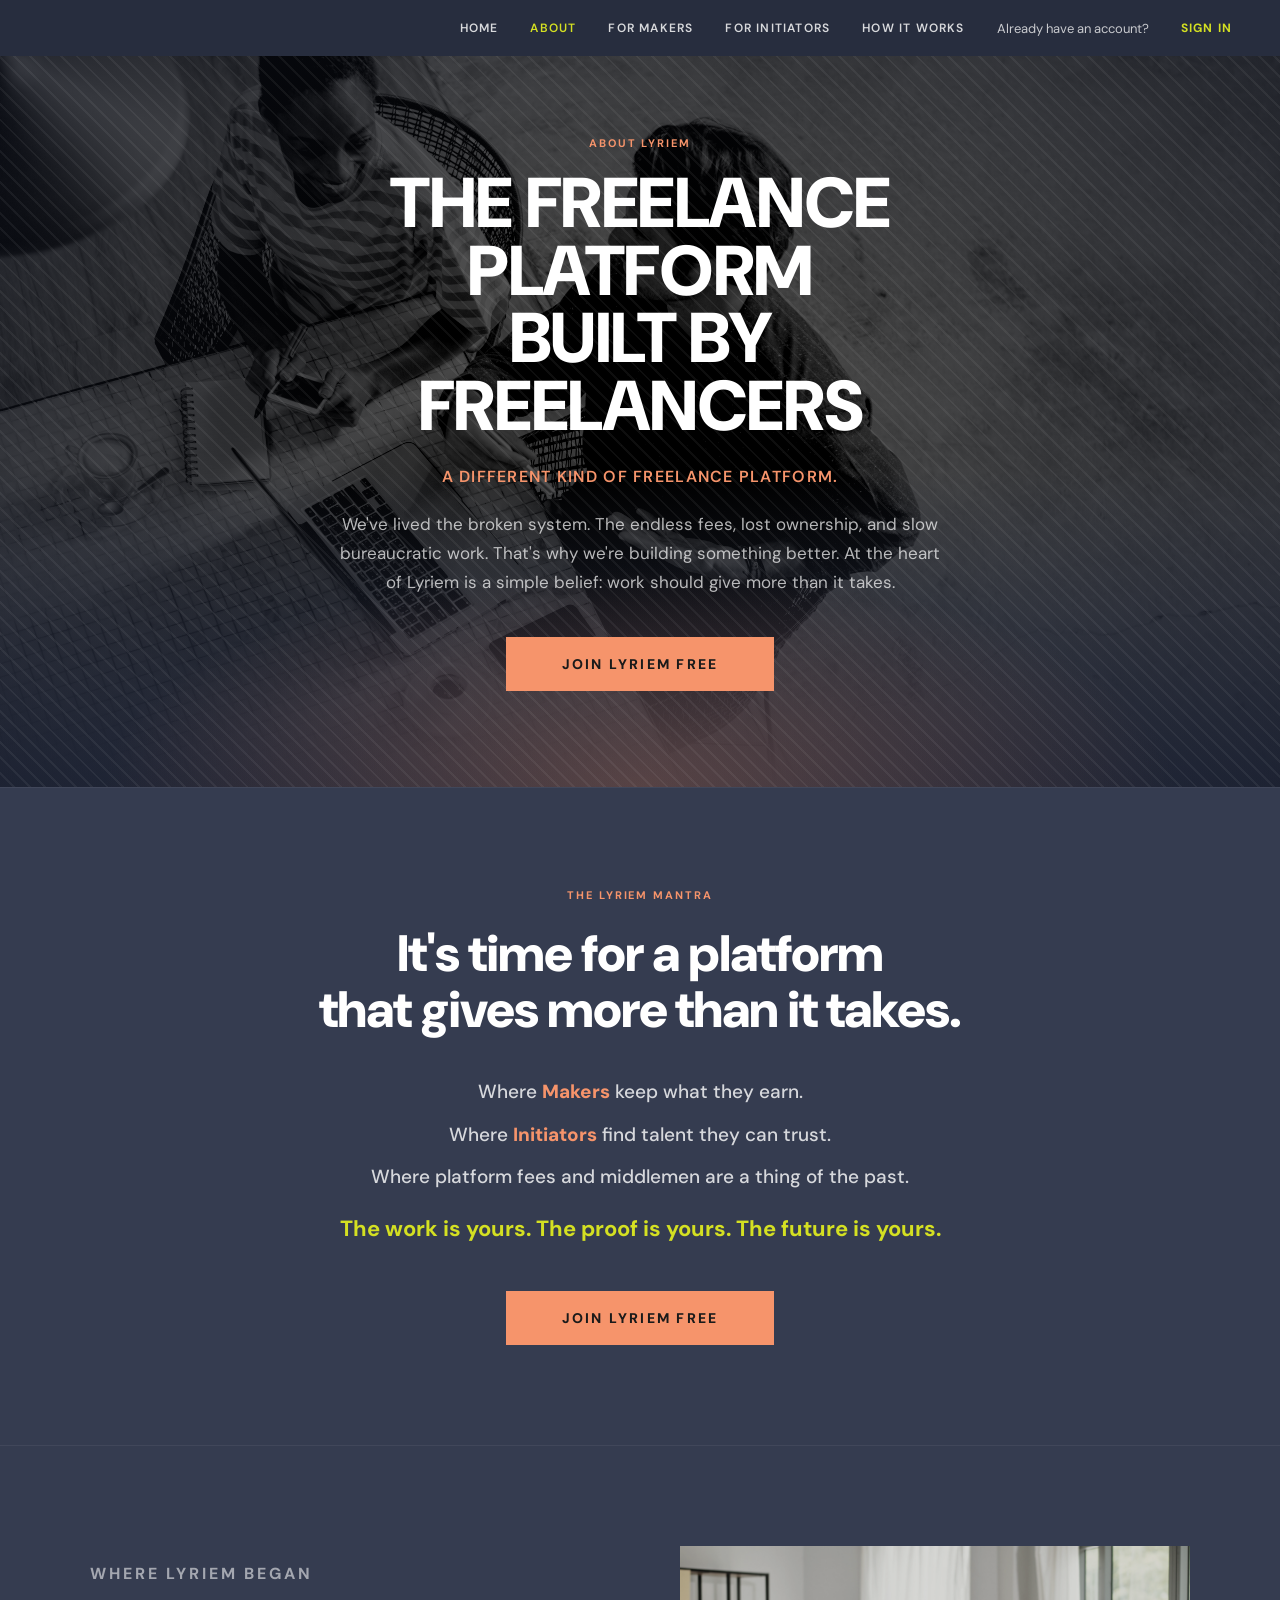
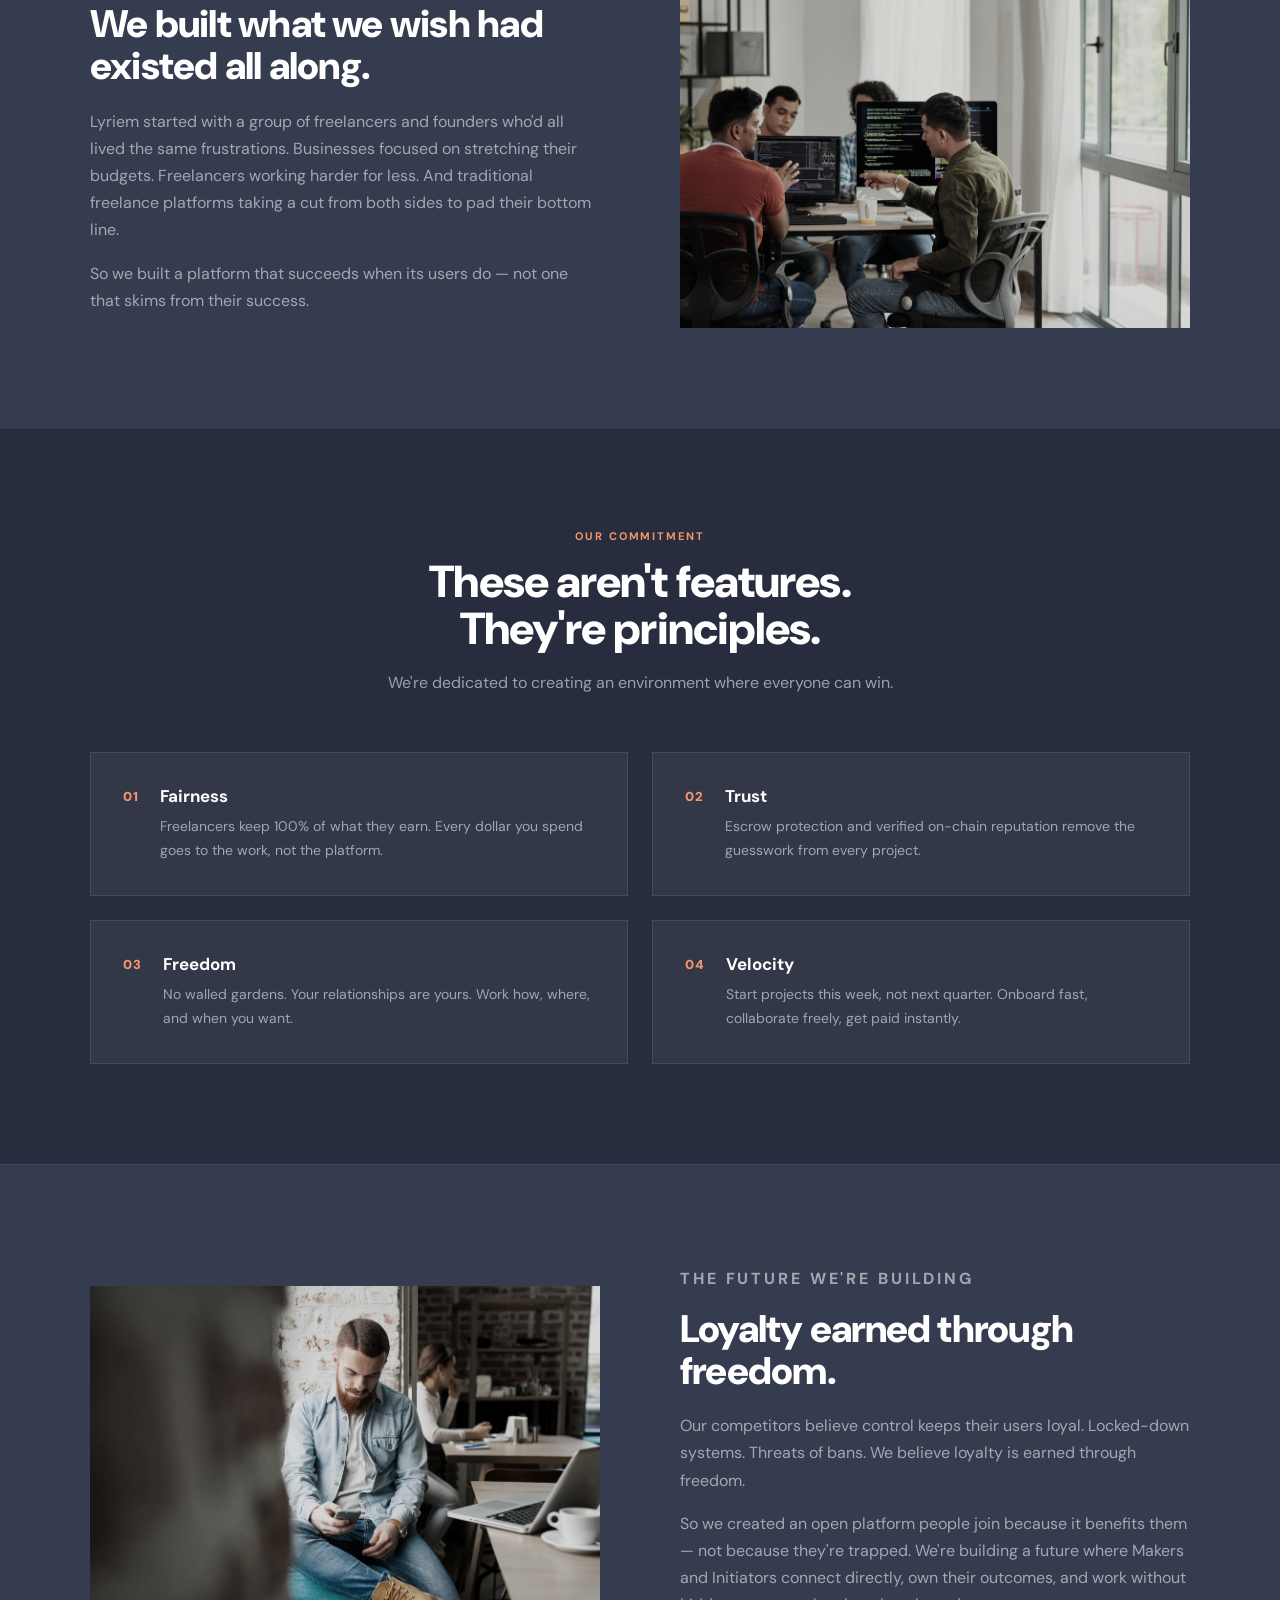
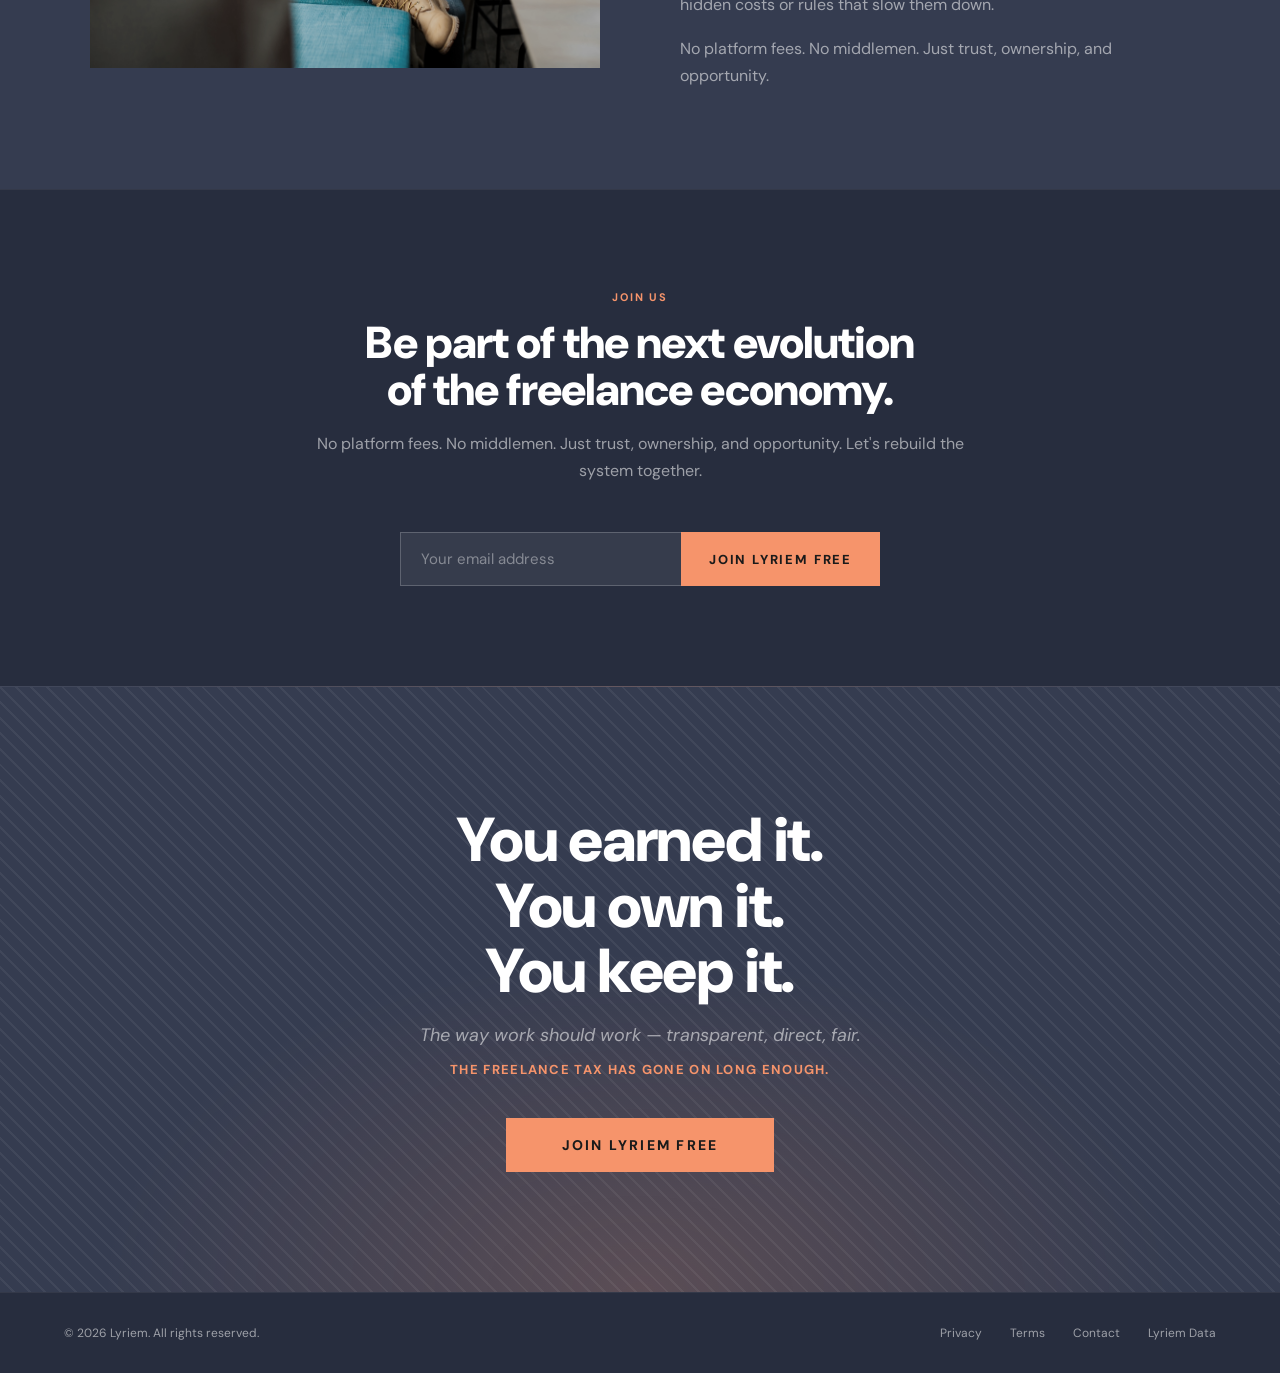
==== about.html @ b58ef4de "Convert to multi-page site with shared CSS/JS and assets/ dir Adds About, For Makers, For Initiators" ====
<!DOCTYPE html>
<html lang="en">
<head>
<meta charset="UTF-8">
<meta name="viewport" content="width=device-width, initial-scale=1.0">
<title>Lyriem | A Different Kind of Freelance Platform</title>
<meta name="description" content="Learn how Lyriem was built by freelancers and founders to create a fair platform where Makers and Initiators keep control, ownership, and trust.">
<link rel="icon" type="image/svg+xml" href="assets/favicon.svg">
<link rel="preconnect" href="https://fonts.googleapis.com">
<link rel="preconnect" href="https://fonts.gstatic.com" crossorigin>
<link href="https://fonts.googleapis.com/css2?family=DM+Sans:ital,opsz,wght@0,9..40,300;0,9..40,400;0,9..40,500;0,9..40,600;0,9..40,700;0,9..40,800;0,9..40,900;1,9..40,400&display=swap" rel="stylesheet">
<link rel="stylesheet" href="lyriem-shared.css">
<style>
  /* ── MANTRA ───────────────────────────────────────── */
  .mantra-section {
    background: var(--navy);
    border-top: 1px solid rgba(255,255,255,0.06);
    position: relative; overflow: hidden;
  }
  .mantra-inner {
    position: relative; z-index: 1;
    padding: 100px 64px; max-width: 800px; margin: 0 auto; text-align: center;
  }
  .mantra-title {
    font-weight: 900; font-size: clamp(28px, 4vw, 52px);
    line-height: 1.1; letter-spacing: -0.02em;
    color: var(--white); margin-bottom: 40px;
  }
  .mantra-lines { display: flex; flex-direction: column; gap: 14px; margin-bottom: 48px; }
  .mantra-line { font-size: clamp(15px, 1.8vw, 19px); font-weight: 500; color: rgba(255,255,255,0.8); line-height: 1.5; }
  .mantra-line strong { color: var(--orange); font-weight: 800; }
  .mantra-highlight { font-size: clamp(17px, 2vw, 22px); font-weight: 700; color: var(--yellow); margin-top: 8px; }

  /* ── COMMITMENT GRID ──────────────────────────────── */
  .commitment-grid {
    display: grid; grid-template-columns: repeat(2, 1fr);
    gap: 24px; margin-top: 56px;
  }
  .commitment-item {
    background: var(--card-bg); border: 1px solid var(--card-border);
    padding: 32px; display: flex; gap: 20px; align-items: flex-start;
  }
  .commitment-number {
    font-size: 13px; font-weight: 900; letter-spacing: 0.1em;
    color: var(--orange); flex-shrink: 0; margin-top: 3px;
  }
  .commitment-item h3 { font-size: 17px; font-weight: 700; margin-bottom: 8px; color: var(--white); }
  .commitment-item p  { font-size: 14px; color: var(--text-muted); line-height: 1.7; }

  /* ── EMAIL FORM ───────────────────────────────────── */
  .email-form { display: flex; max-width: 480px; margin: 0 auto; }
  .email-input {
    flex: 1; background: rgba(255,255,255,0.07);
    border: 1px solid rgba(255,255,255,0.2); border-right: none;
    color: var(--white); font-family: 'DM Sans', sans-serif;
    font-size: 15px; padding: 16px 20px; outline: none;
    transition: border-color 0.2s;
  }
  .email-input::placeholder { color: rgba(255,255,255,0.4); }
  .email-input:focus { border-color: var(--orange); }
  .email-submit {
    background: var(--orange); color: #1a1a1a;
    font-family: 'DM Sans', sans-serif; font-weight: 800;
    font-size: 13px; letter-spacing: 0.14em; text-transform: uppercase;
    border: none; padding: 16px 28px; cursor: pointer;
    transition: background 0.2s; white-space: nowrap;
  }
  .email-submit:hover { background: var(--orange-light); }
  .email-submit:focus-visible { outline: 3px solid var(--yellow); outline-offset: 2px; }

  @media (max-width: 768px) {
    .mantra-inner { padding: 64px 24px; }
    .commitment-grid { grid-template-columns: 1fr; }
    .email-form { flex-direction: column; }
    .email-input { border-right: 1px solid rgba(255,255,255,0.2); border-bottom: none; }
  }
  @media (min-width: 769px) and (max-width: 1024px) {
    .mantra-inner { padding: 80px 48px; }
  }
</style>
</head>
<body>

<a href="#main" class="skip-link">Skip to main content</a>

<nav class="site-nav" aria-label="Main navigation">
  <a href="index.html">Home</a>
  <a href="about.html" aria-current="page">About</a>
  <a href="for-makers.html">For Makers</a>
  <a href="for-initiators.html">For Initiators</a>
  <a href="how-it-works.html">How It Works</a>
  <span class="nav-muted">Already have an account?</span>
  <a href="https://app.lyriem.com/login" class="nav-signin">Sign In</a>
  <button class="nav-hamburger" id="navBurger" aria-label="Open navigation menu" aria-expanded="false" aria-controls="navDrawer">
    <span></span><span></span><span></span>
  </button>
</nav>
<div class="nav-drawer" id="navDrawer" role="dialog" aria-label="Navigation menu">
  <a href="index.html">Home</a>
  <a href="about.html" aria-current="page">About</a>
  <a href="for-makers.html">For Makers</a>
  <a href="for-initiators.html">For Initiators</a>
  <a href="how-it-works.html">How It Works</a>
  <span class="nav-muted">Already have an account?</span>
  <a href="https://app.lyriem.com/login" class="nav-signin">Sign In</a>
</div>

<main id="main">

  <!-- HERO -->
  <section class="page-hero">
    <img src="assets/colleagues-discussing-their-work-laptop.jpg" alt="The Lyriem team" class="page-hero-img">
    <div class="page-hero-vignette" aria-hidden="true"></div>
    <div class="page-hero-glow" aria-hidden="true"></div>
    <div class="page-hero-texture" aria-hidden="true"></div>
    <div class="page-hero-content">
      <p class="page-hero-eyebrow">About Lyriem</p>
      <h1 class="page-hero-title">The Freelance Platform<br>Built by Freelancers</h1>
      <p class="page-hero-subtitle">A different kind of freelance platform.</p>
      <p class="page-hero-body">We've lived the broken system. The endless fees, lost ownership, and slow bureaucratic work. That's why we're building something better. At the heart of Lyriem is a simple belief: work should give more than it takes.</p>
      <a href="https://app.lyriem.com/register" class="btn-primary">Join Lyriem Free</a>
    </div>
  </section>

  <!-- MANTRA — navy + texture -->
  <section class="mantra-section" aria-labelledby="mantra-title">
    <div class="mantra-inner">
      <p class="section-eyebrow reveal" style="margin-bottom:24px">The Lyriem Mantra</p>
      <h2 class="mantra-title reveal" id="mantra-title">It's time for a platform<br>that gives more than it takes.</h2>
      <div class="mantra-lines">
        <p class="mantra-line reveal">Where <strong>Makers</strong> keep what they earn.</p>
        <p class="mantra-line reveal">Where <strong>Initiators</strong> find talent they can trust.</p>
        <p class="mantra-line reveal">Where platform fees and middlemen are a thing of the past.</p>
        <p class="mantra-highlight reveal">The work is yours. The proof is yours. The future is yours.</p>
      </div>
      <a href="https://app.lyriem.com/register" class="btn-primary reveal">Join Lyriem Free</a>
    </div>
  </section>

  <!-- WHERE LYRIEM BEGAN — navy (different from mantra) -->
  <section class="section-navy section-pad" aria-labelledby="began-title">
    <div class="section-inner">
      <div class="two-col">
        <div class="two-col-text">
          <p class="section-eyebrow reveal">Where Lyriem Began</p>
          <h2 class="reveal" id="began-title" style="font-weight:900;font-size:clamp(26px,3vw,40px);line-height:1.1;letter-spacing:-0.02em;margin-bottom:20px;color:var(--white)">We built what we wish had existed all along.</h2>
          <p class="reveal" style="font-size:16px;color:var(--text-muted);line-height:1.7;margin-bottom:16px">Lyriem started with a group of freelancers and founders who'd all lived the same frustrations. Businesses focused on stretching their budgets. Freelancers working harder for less. And traditional freelance platforms taking a cut from both sides to pad their bottom line.</p>
          <p class="reveal" style="font-size:16px;color:var(--text-muted);line-height:1.7">So we built a platform that succeeds when its users do — not one that skims from their success.</p>
        </div>
        <div class="two-col-img reveal">
          <img src="assets/developers-discussing-programming-code.jpg" alt="Freelancers who built Lyriem">
        </div>
      </div>
    </div>
  </section>

  <!-- OUR COMMITMENT — dark -->
  <section class="section-dark section-pad" aria-labelledby="commitment-title">
    <div class="section-inner">
      <p class="section-eyebrow reveal" style="text-align:center">Our Commitment</p>
      <h2 class="section-title reveal" id="commitment-title" style="text-align:center;margin-bottom:16px">These aren't features.<br>They're principles.</h2>
      <p class="section-subtitle reveal" style="text-align:center;max-width:520px;margin:0 auto">We're dedicated to creating an environment where everyone can win.</p>
      <div class="commitment-grid">
        <div class="commitment-item reveal">
          <span class="commitment-number" aria-hidden="true">01</span>
          <div>
            <h3>Fairness</h3>
            <p>Freelancers keep 100% of what they earn. Every dollar you spend goes to the work, not the platform.</p>
          </div>
        </div>
        <div class="commitment-item reveal">
          <span class="commitment-number" aria-hidden="true">02</span>
          <div>
            <h3>Trust</h3>
            <p>Escrow protection and verified on-chain reputation remove the guesswork from every project.</p>
          </div>
        </div>
        <div class="commitment-item reveal">
          <span class="commitment-number" aria-hidden="true">03</span>
          <div>
            <h3>Freedom</h3>
            <p>No walled gardens. Your relationships are yours. Work how, where, and when you want.</p>
          </div>
        </div>
        <div class="commitment-item reveal">
          <span class="commitment-number" aria-hidden="true">04</span>
          <div>
            <h3>Velocity</h3>
            <p>Start projects this week, not next quarter. Onboard fast, collaborate freely, get paid instantly.</p>
          </div>
        </div>
      </div>
    </div>
  </section>

  <!-- THE FUTURE — navy -->
  <section class="section-navy section-pad" aria-labelledby="future-title">
    <div class="section-inner">
      <div class="two-col">
        <div class="two-col-img reveal">
          <img src="assets/people-young-online-man-business.jpg" alt="The future of freelance work">
        </div>
        <div class="two-col-text">
          <p class="section-eyebrow reveal">The Future We're Building</p>
          <h2 class="reveal" id="future-title" style="font-weight:900;font-size:clamp(26px,3vw,40px);line-height:1.1;letter-spacing:-0.02em;margin-bottom:20px;color:var(--white)">Loyalty earned through freedom.</h2>
          <p class="reveal" style="font-size:16px;color:var(--text-muted);line-height:1.7;margin-bottom:16px">Our competitors believe control keeps their users loyal. Locked-down systems. Threats of bans. We believe loyalty is earned through freedom.</p>
          <p class="reveal" style="font-size:16px;color:var(--text-muted);line-height:1.7;margin-bottom:16px">So we created an open platform people join because it benefits them — not because they're trapped. We're building a future where Makers and Initiators connect directly, own their outcomes, and work without hidden costs or rules that slow them down.</p>
          <p class="reveal" style="font-size:16px;color:var(--text-muted);line-height:1.7">No platform fees. No middlemen. Just trust, ownership, and opportunity.</p>
        </div>
      </div>
    </div>
  </section>

  <!-- JOIN US — dark -->
  <section class="section-dark section-pad" aria-labelledby="join-title">
    <div class="section-inner" style="max-width:700px;margin:0 auto;text-align:center">
      <p class="section-eyebrow reveal">Join Us</p>
      <h2 class="section-title reveal" id="join-title">Be part of the next evolution<br>of the freelance economy.</h2>
      <p class="reveal" style="font-size:16px;color:var(--text-muted);line-height:1.7;margin-bottom:48px">No platform fees. No middlemen. Just trust, ownership, and opportunity. Let's rebuild the system together.</p>
      <form class="email-form reveal" action="mailto:austin.riggs@lyriem.com" method="get" enctype="text/plain" aria-label="Join Lyriem mailing list">
        <input type="email" id="joinEmail" name="email" class="email-input" placeholder="Your email address" required autocomplete="email" aria-label="Email address">
        <button type="submit" class="email-submit">Join Lyriem Free</button>
      </form>
    </div>
  </section>

  <!-- FOOTER CTA -->
  <section class="footer-cta" aria-labelledby="fcta-about">
    <div class="footer-cta-inner">
      <h2 class="section-title reveal" id="fcta-about">You earned it.<br>You own it.<br>You keep it.</h2>
      <p class="footer-cta-subtitle reveal">The way work should work — transparent, direct, fair.</p>
      <p class="footer-cta-tagline reveal">The freelance tax has gone on long enough.</p>
      <a href="https://app.lyriem.com/register" class="btn-primary reveal">Join Lyriem Free</a>
    </div>
  </section>

</main>

<footer class="site-footer">
  <span>© 2026 Lyriem. All rights reserved.</span>
  <nav class="footer-links" aria-label="Footer navigation">
    <a href="#">Privacy</a>
    <a href="#">Terms</a>
    <a href="mailto:austin.riggs@lyriem.com">Contact</a>
    <a href="#">Lyriem Data</a>
  </nav>
</footer>

<script src="lyriem-shared.js"></script>
</body>
</html>
---- lyriem-shared.css ----
/* ==========================================================
   lyriem-shared.css
   Shared styles across all Lyriem pages.
   ========================================================== */

*, *::before, *::after { box-sizing: border-box; margin: 0; padding: 0; }

:root {
  --navy:        #353c50;
  --navy-dark:   #272d3e;
  --navy-light:  #404859;
  --orange:      #f6946b;
  --orange-light:#f9ab88;
  --yellow:      #d4e022;
  --white:       #ffffff;
  --text-muted:  rgba(255,255,255,0.55);
  --card-bg:     rgba(255,255,255,0.05);
  --card-border: rgba(255,255,255,0.09);
}

html, body {
  font-family: 'DM Sans', sans-serif;
  background: var(--navy-dark);
  color: var(--white);
  overflow-x: hidden;
  scroll-behavior: smooth;
}

/* ── NAV ──────────────────────────────────────────── */
.site-nav {
  position: fixed;
  top: 0; left: 0; right: 0;
  z-index: 1000;
  background: var(--navy-dark);
  display: flex;
  align-items: center;
  justify-content: flex-end;
  gap: 32px;
  padding: 0 48px;
  height: 56px;
  font-size: 12px;
  font-weight: 600;
  letter-spacing: 0.1em;
  text-transform: uppercase;
}
.site-nav a {
  color: var(--white);
  text-decoration: none;
  opacity: 0.82;
  transition: opacity 0.2s;
  white-space: nowrap;
}
.site-nav a:hover,
.site-nav a[aria-current="page"] { opacity: 1; }
.site-nav a[aria-current="page"] { color: var(--yellow); }
.site-nav .nav-muted {
  color: var(--white);
  opacity: 0.75;
  font-weight: 400;
  text-transform: none;
  letter-spacing: 0;
  font-size: 13px;
  white-space: nowrap;
}
.site-nav .nav-signin {
  color: var(--yellow) !important;
  opacity: 1 !important;
  font-weight: 700;
}
.nav-hamburger {
  display: none;
  flex-direction: column;
  justify-content: center;
  gap: 5px;
  width: 36px; height: 36px;
  background: none; border: none;
  cursor: pointer; padding: 4px;
}
.nav-hamburger span {
  display: block; height: 2px;
  background: var(--white); border-radius: 2px;
  transition: transform 0.3s, opacity 0.3s;
}
.nav-hamburger.open span:nth-child(1) { transform: translateY(7px) rotate(45deg); }
.nav-hamburger.open span:nth-child(2) { opacity: 0; }
.nav-hamburger.open span:nth-child(3) { transform: translateY(-7px) rotate(-45deg); }
.nav-drawer {
  display: none;
  position: fixed;
  top: 56px; left: 0; right: 0;
  background: var(--navy-dark);
  z-index: 999;
  flex-direction: column;
  padding: 24px 28px;
  border-top: 1px solid rgba(255,255,255,0.08);
  box-shadow: 0 12px 32px rgba(0,0,0,0.4);
}
.nav-drawer.open { display: flex; }
.nav-drawer a {
  display: block;
  padding: 14px 0;
  border-bottom: 1px solid rgba(255,255,255,0.06);
  font-size: 14px; font-weight: 600;
  letter-spacing: 0.08em; text-transform: uppercase;
  color: var(--white); text-decoration: none; opacity: 0.85;
}
.nav-drawer .nav-muted {
  display: block; padding: 16px 0 4px;
  font-size: 12px; font-weight: 400;
  text-transform: none; letter-spacing: 0;
  color: var(--white); opacity: 0.75; border-bottom: none;
}
.nav-drawer .nav-signin { color: var(--yellow) !important; opacity: 1 !important; border-bottom: none; }

/* ── INNER PAGE HERO ──────────────────────────────── */
.page-hero {
  position: relative;
  width: 100%;
  min-height: 520px;
  display: flex;
  align-items: center;
  justify-content: center;
  overflow: hidden;
  background: linear-gradient(to top right, #353c50 0%, #2a3044 28%, #161b28 100%);
  padding-top: 56px;
  text-align: center;
}
.page-hero-img {
  position: absolute;
  inset: 0;
  width: 100%; height: 100%;
  object-fit: cover;
  object-position: center 30%;
  filter: grayscale(1) brightness(0.35) contrast(1.1);
}
.page-hero-vignette {
  position: absolute; inset: 0; z-index: 1;
  background:
    radial-gradient(ellipse 80% 100% at 50% 50%, transparent 20%, rgba(20,25,40,0.7) 100%),
    linear-gradient(to top, var(--navy-dark) 0%, transparent 40%);
}
.page-hero-glow {
  position: absolute; bottom: 0; left: 0; right: 0; height: 50%; z-index: 1;
  background: radial-gradient(ellipse 60% 80% at 50% 100%, rgba(246,148,107,0.25) 0%, transparent 70%);
}
.page-hero-texture {
  position: absolute; inset: 0; z-index: 2;
  background-image: repeating-linear-gradient(45deg, transparent, transparent 9px, rgba(255,255,255,0.055) 9px, rgba(255,255,255,0.055) 11px);
}
.page-hero-content {
  position: relative; z-index: 3;
  padding: 80px 64px 96px;
  max-width: 820px;
  margin: 0 auto;
  display: flex;
  flex-direction: column;
  align-items: center;
}
.page-hero-eyebrow {
  font-size: 11px; font-weight: 700;
  letter-spacing: 0.18em; text-transform: uppercase;
  color: var(--orange); margin-bottom: 20px;
}
.page-hero-title {
  font-weight: 900;
  font-size: clamp(40px, 5.5vw, 72px);
  line-height: 0.96; letter-spacing: -0.02em;
  color: var(--white); margin-bottom: 24px;
  text-transform: uppercase;
}
.page-hero-subtitle {
  font-size: clamp(13px, 1.4vw, 16px);
  font-weight: 600; letter-spacing: 0.08em;
  text-transform: uppercase;
  color: var(--orange); line-height: 1.6;
  margin-bottom: 20px;
}
.page-hero-body {
  font-size: 17px; color: rgba(255,255,255,0.7); line-height: 1.7;
  max-width: 600px; margin-bottom: 40px;
}

/* ── SHARED BUTTONS ───────────────────────────────── */
.btn-primary {
  display: inline-flex; align-items: center; justify-content: center;
  background: var(--orange); color: #1a1a1a;
  font-family: 'DM Sans', sans-serif;
  font-weight: 800; font-size: 14px;
  letter-spacing: 0.16em; text-transform: uppercase;
  text-decoration: none; padding: 18px 56px;
  border: none; cursor: pointer;
  transition: background 0.2s, transform 0.15s;
}
.btn-primary:hover { background: var(--orange-light); transform: translateY(-2px); }
.btn-primary:focus-visible { outline: 3px solid var(--yellow); outline-offset: 3px; }

.btn-secondary {
  display: inline-flex; align-items: center; justify-content: center;
  background: transparent; color: var(--white);
  font-family: 'DM Sans', sans-serif;
  font-weight: 700; font-size: 14px;
  letter-spacing: 0.14em; text-transform: uppercase;
  text-decoration: none; padding: 17px 48px;
  border: 2px solid rgba(255,255,255,0.3); cursor: pointer;
  transition: border-color 0.2s, background 0.2s;
}
.btn-secondary:hover { border-color: var(--white); background: rgba(255,255,255,0.06); }
.btn-secondary:focus-visible { outline: 3px solid var(--yellow); outline-offset: 3px; }

/* ── SHARED SECTION TYPOGRAPHY ────────────────────── */
.section-eyebrow {
  font-size: 11px; font-weight: 700;
  letter-spacing: 0.18em; text-transform: uppercase;
  color: var(--orange); margin-bottom: 16px;
}
.section-title {
  font-weight: 900;
  font-size: clamp(28px, 3.5vw, 48px);
  line-height: 1.05; letter-spacing: -0.02em;
  margin-bottom: 16px;
}
.section-subtitle {
  font-size: 16px; color: var(--text-muted); line-height: 1.7;
}

/* ── DARK SECTION ─────────────────────────────────── */
.section-dark {
  background: var(--navy-dark);
  border-top: 1px solid rgba(255,255,255,0.06);
}
.section-dark .section-title { color: var(--white); }
.section-dark .section-subtitle { color: var(--text-muted); }

/* ── NAVY SECTION ─────────────────────────────────── */
.section-navy {
  background: var(--navy);
  border-top: 1px solid rgba(255,255,255,0.06);
}

/* ── WHITE SECTION ────────────────────────────────── */
.section-white {
  background: #ffffff;
  color: var(--navy-dark);
}
.section-white .section-eyebrow { color: var(--orange); }
.section-white .section-title   { color: var(--navy-dark); }
.section-white .section-subtitle { color: rgba(39,45,62,0.65); }

/* ── LIGHT SECTION ────────────────────────────────── */
.section-light {
  background: #f5f5f7;
  color: var(--navy-dark);
}
.section-light .section-eyebrow  { color: var(--orange); }
.section-light .section-title    { color: var(--navy-dark); }
.section-light .section-subtitle { color: rgba(39,45,62,0.65); }

/* ── SECTION PADDING ──────────────────────────────── */
.section-pad { padding: 100px 64px; }
.section-inner { max-width: 1100px; margin: 0 auto; }

/* ── FEATURE CARDS (dark) ─────────────────────────── */
.feature-grid {
  display: grid; grid-template-columns: repeat(4, 1fr); gap: 24px; margin-top: 56px;
}
.feature-grid-3 { grid-template-columns: repeat(3, 1fr); }
.feature-grid-2 { grid-template-columns: repeat(2, 1fr); }

.feature-card {
  background: var(--card-bg); border: 1px solid var(--card-border);
  padding: 36px 32px;
  transition: border-color 0.2s, background 0.2s;
}
.feature-card:hover { border-color: rgba(246,148,107,0.3); background: rgba(246,148,107,0.04); }
.feature-card-icon { width: 40px; height: 40px; color: var(--orange); margin-bottom: 20px; }
.feature-card h3 { font-weight: 700; font-size: 17px; margin-bottom: 10px; letter-spacing: -0.01em; }
.feature-card p  { font-size: 14px; color: var(--text-muted); line-height: 1.7; }

/* ── FEATURE CARDS (light) ────────────────────────── */
.feature-card-light {
  background: #ffffff; border: 1px solid rgba(53,60,80,0.1);
  padding: 36px 32px;
  transition: border-color 0.2s, box-shadow 0.2s;
}
.feature-card-light:hover { border-color: rgba(246,148,107,0.4); box-shadow: 0 4px 24px rgba(246,148,107,0.1); }
.feature-card-light h3 { font-weight: 700; font-size: 17px; margin-bottom: 10px; color: var(--navy-dark); letter-spacing: -0.01em; }
.feature-card-light p  { font-size: 14px; color: rgba(39,45,62,0.65); line-height: 1.7; }

/* ── TWO-COL PROSE ────────────────────────────────── */
.two-col {
  display: grid; grid-template-columns: 1fr 1fr; gap: 80px; align-items: center;
}
.two-col-text h2 { font-weight: 900; font-size: clamp(26px, 3vw, 40px); line-height: 1.1; letter-spacing: -0.02em; margin-bottom: 20px; }
.two-col-text p  { font-size: 16px; color: var(--text-muted); line-height: 1.7; margin-bottom: 16px; }
.two-col-text p:last-child { margin-bottom: 0; }
.two-col-text h3 { font-size: 18px; font-weight: 700; color: var(--orange); margin-bottom: 8px; margin-top: 28px; }

.two-col-img {
  position: relative; overflow: hidden;
  aspect-ratio: 4/3;
}
.two-col-img img {
  width: 100%; height: 100%; object-fit: cover;
  filter: grayscale(0.3) brightness(0.85);
}

/* ── STEPS ────────────────────────────────────────── */
.steps-grid { display: grid; grid-template-columns: repeat(4, 1fr); gap: 24px; margin-top: 56px; }
.step-card {
  background: #f5f5f7; border: 1px solid rgba(53,60,80,0.1);
  padding: 32px 28px; position: relative;
}
.step-number {
  display: inline-flex; align-items: center; justify-content: center;
  width: 36px; height: 36px; background: var(--orange);
  color: #1a1a1a; font-weight: 900; font-size: 16px;
  margin-bottom: 20px; border-radius: 50%;
}
.step-card h3 { font-weight: 700; font-size: 17px; margin-bottom: 10px; color: var(--navy-dark); }
.step-card p  { font-size: 14px; color: rgba(39,45,62,0.65); line-height: 1.7; }

/* ── FAQ ──────────────────────────────────────────── */
.faq-wrap { max-width: 800px; margin: 0 auto; }
.faq-item { border-bottom: 1px solid rgba(255,255,255,0.08); }
.section-white .faq-item,
.section-light .faq-item { border-bottom-color: rgba(53,60,80,0.12); }
.faq-question {
  width: 100%; background: none; border: none;
  color: var(--white); font-family: 'DM Sans', sans-serif;
  font-size: 16px; font-weight: 600; text-align: left;
  padding: 24px 0; cursor: pointer;
  display: flex; justify-content: space-between; align-items: center; gap: 16px;
  transition: color 0.2s;
}
.section-white .faq-question,
.section-light .faq-question { color: var(--navy-dark); }
.faq-question:hover { color: var(--orange); }
.faq-question:focus-visible { outline: 3px solid var(--yellow); outline-offset: 2px; }
.faq-question svg { flex-shrink: 0; transition: transform 0.3s; }
.faq-item.open .faq-question { color: var(--yellow); }
.section-white .faq-item.open .faq-question,
.section-light .faq-item.open .faq-question { color: var(--orange); }
.faq-item.open .faq-question svg { transform: rotate(45deg); }
.faq-answer {
  font-size: 15px; color: var(--text-muted); line-height: 1.7;
  max-height: 0; overflow: hidden;
  transition: max-height 0.4s ease, padding 0.3s ease;
  padding-bottom: 0;
}
.section-white .faq-answer,
.section-light .faq-answer { color: rgba(39,45,62,0.65); }
.faq-item.open .faq-answer { max-height: 400px; padding-bottom: 24px; }

/* ── FOOTER CTA ───────────────────────────────────── */
.footer-cta {
  background: radial-gradient(ellipse 60% 80% at 50% 100%, rgba(246,148,107,0.2) 0%, transparent 70%), var(--navy);
  border-top: 1px solid rgba(255,255,255,0.06);
  position: relative; overflow: hidden;
}
.footer-cta::before {
  content: ''; position: absolute; inset: 0; z-index: 0;
  background-image: repeating-linear-gradient(45deg, transparent, transparent 9px, rgba(255,255,255,0.055) 9px, rgba(255,255,255,0.055) 11px);
}
.footer-cta-inner {
  position: relative; z-index: 1;
  padding: 120px 64px; max-width: 700px;
  margin: 0 auto; text-align: center;
}
.footer-cta-inner .section-title { font-size: clamp(36px, 5vw, 62px); color: var(--white); margin-bottom: 20px; }
.footer-cta-subtitle { font-size: 18px; font-style: italic; color: var(--text-muted); margin-bottom: 14px; }
.footer-cta-tagline { font-size: 13px; font-weight: 700; letter-spacing: 0.1em; text-transform: uppercase; color: var(--orange); margin-bottom: 40px; }

/* ── SITE FOOTER ──────────────────────────────────── */
.site-footer {
  background: var(--navy-dark);
  border-top: 1px solid rgba(255,255,255,0.06);
  padding: 32px 64px;
  display: flex; align-items: center; justify-content: space-between;
  font-size: 12px; color: var(--text-muted);
}
.site-footer a { color: var(--text-muted); text-decoration: none; }
.site-footer a:hover { color: var(--white); }
.footer-links { display: flex; gap: 28px; }

/* ── SCROLL REVEAL ────────────────────────────────── */
.reveal { opacity: 0; transform: translateY(28px); transition: opacity 0.65s ease, transform 0.65s ease; }
.reveal.visible { opacity: 1; transform: translateY(0); }

/* ── SKIP LINK (WCAG) ─────────────────────────────── */
.skip-link {
  position: absolute; top: -100px; left: 16px;
  background: var(--yellow); color: var(--navy-dark);
  font-weight: 700; padding: 8px 16px;
  text-decoration: none; z-index: 9999;
  transition: top 0.2s;
}
.skip-link:focus { top: 8px; }

/* ══════════════════════════════════════════════════
   MOBILE ≤ 768px
══════════════════════════════════════════════════ */
@media (max-width: 768px) {
  .site-nav { padding: 0 20px; }
  .site-nav > a, .site-nav > span { display: none; }
  .nav-hamburger { display: flex; }

  .section-pad { padding: 64px 24px; }
  .page-hero-content { padding: 56px 24px 72px; }
  .page-hero-title { font-size: clamp(32px, 10vw, 48px); }

  .feature-grid, .feature-grid-3, .feature-grid-2 { grid-template-columns: 1fr; gap: 16px; }
  .steps-grid { grid-template-columns: 1fr; gap: 16px; }
  .two-col { grid-template-columns: 1fr; gap: 40px; }
  .two-col-img { aspect-ratio: 16/9; }

  .footer-cta-inner { padding: 80px 24px; }
  .footer-cta-inner .section-title { font-size: clamp(28px, 9vw, 44px); }
  .site-footer { flex-direction: column; gap: 16px; text-align: center; padding: 28px 24px; }

  .btn-primary { padding: 16px 40px; font-size: 13px; }
}

@media (min-width: 769px) and (max-width: 1024px) {
  .site-nav { padding: 0 32px; gap: 20px; font-size: 11px; }
  .site-nav .nav-muted { display: none; }
  .section-pad { padding: 80px 48px; }
  .page-hero-content { padding: 56px 48px 64px; }
  .feature-grid { grid-template-columns: repeat(2, 1fr); }
  .steps-grid { grid-template-columns: repeat(2, 1fr); }
  .two-col { gap: 48px; }
  .footer-cta-inner { padding: 80px 48px; }
  .site-footer { padding: 28px 48px; }
}
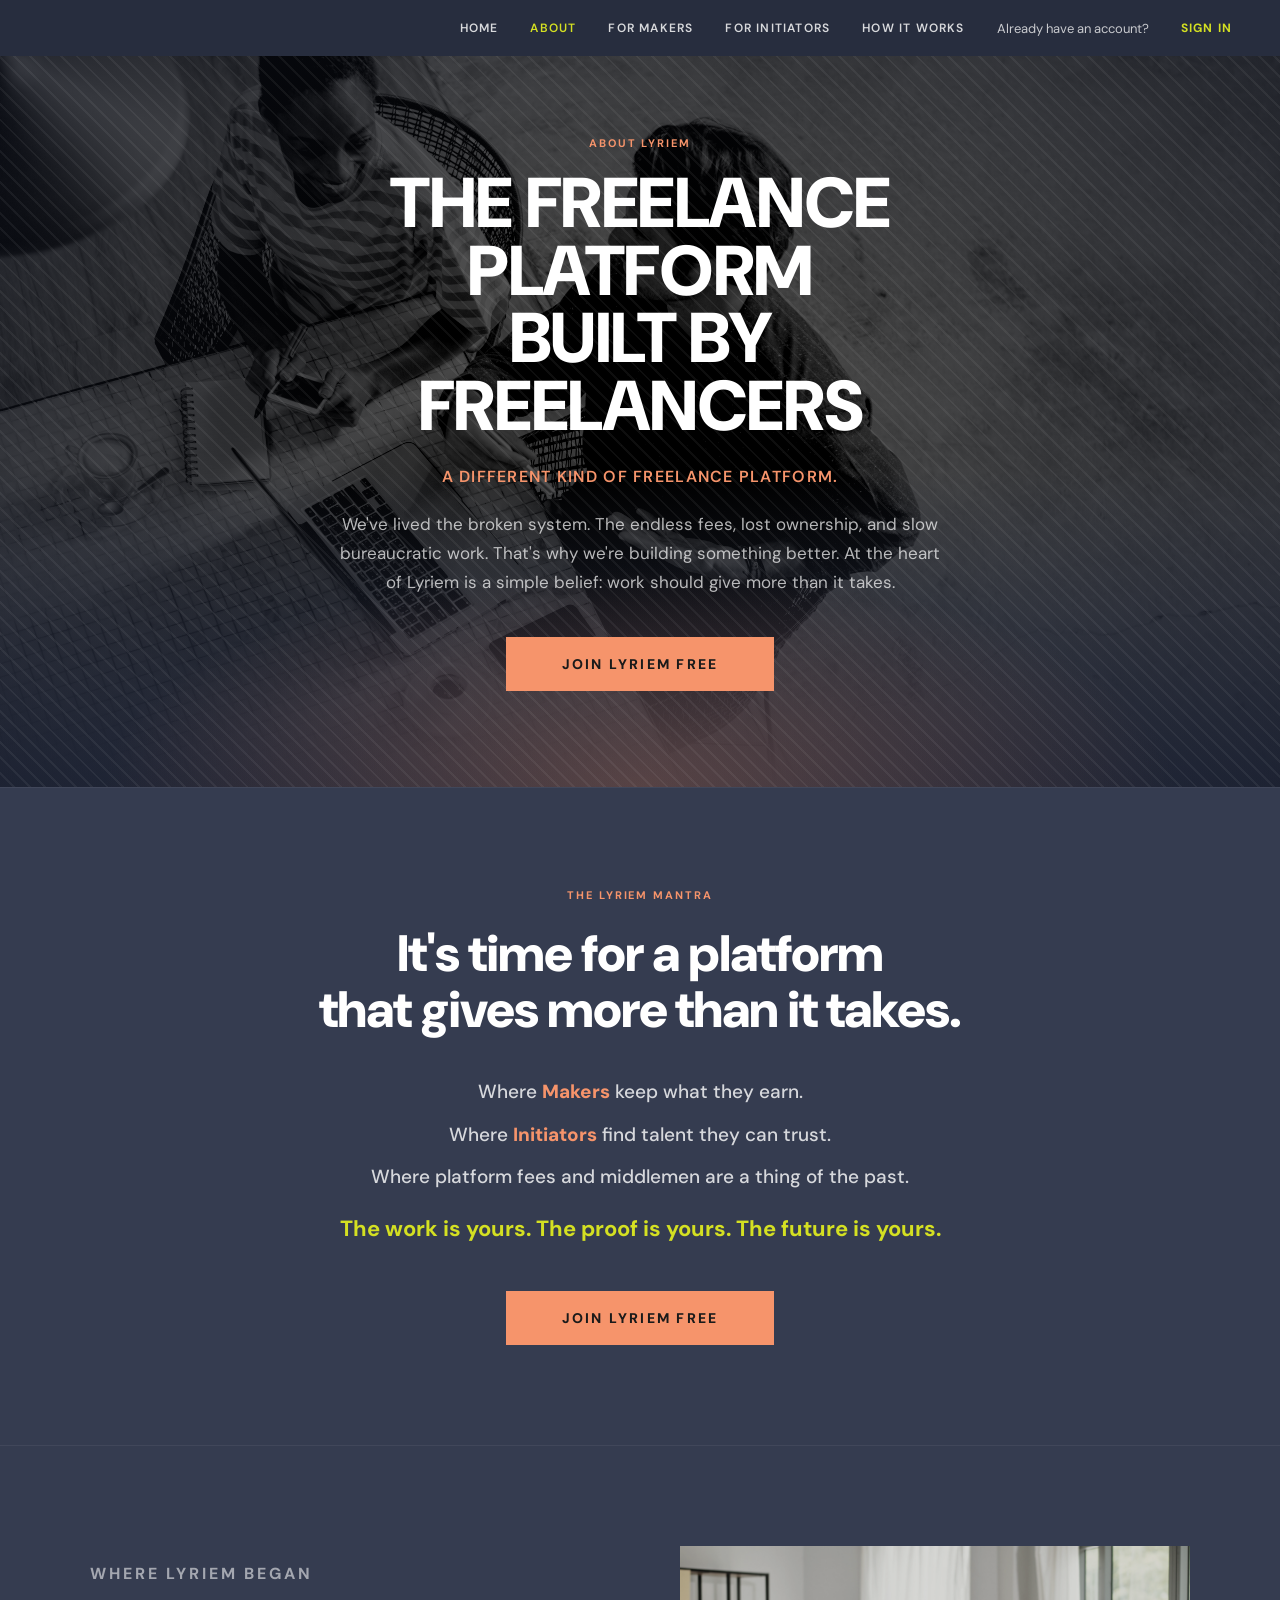
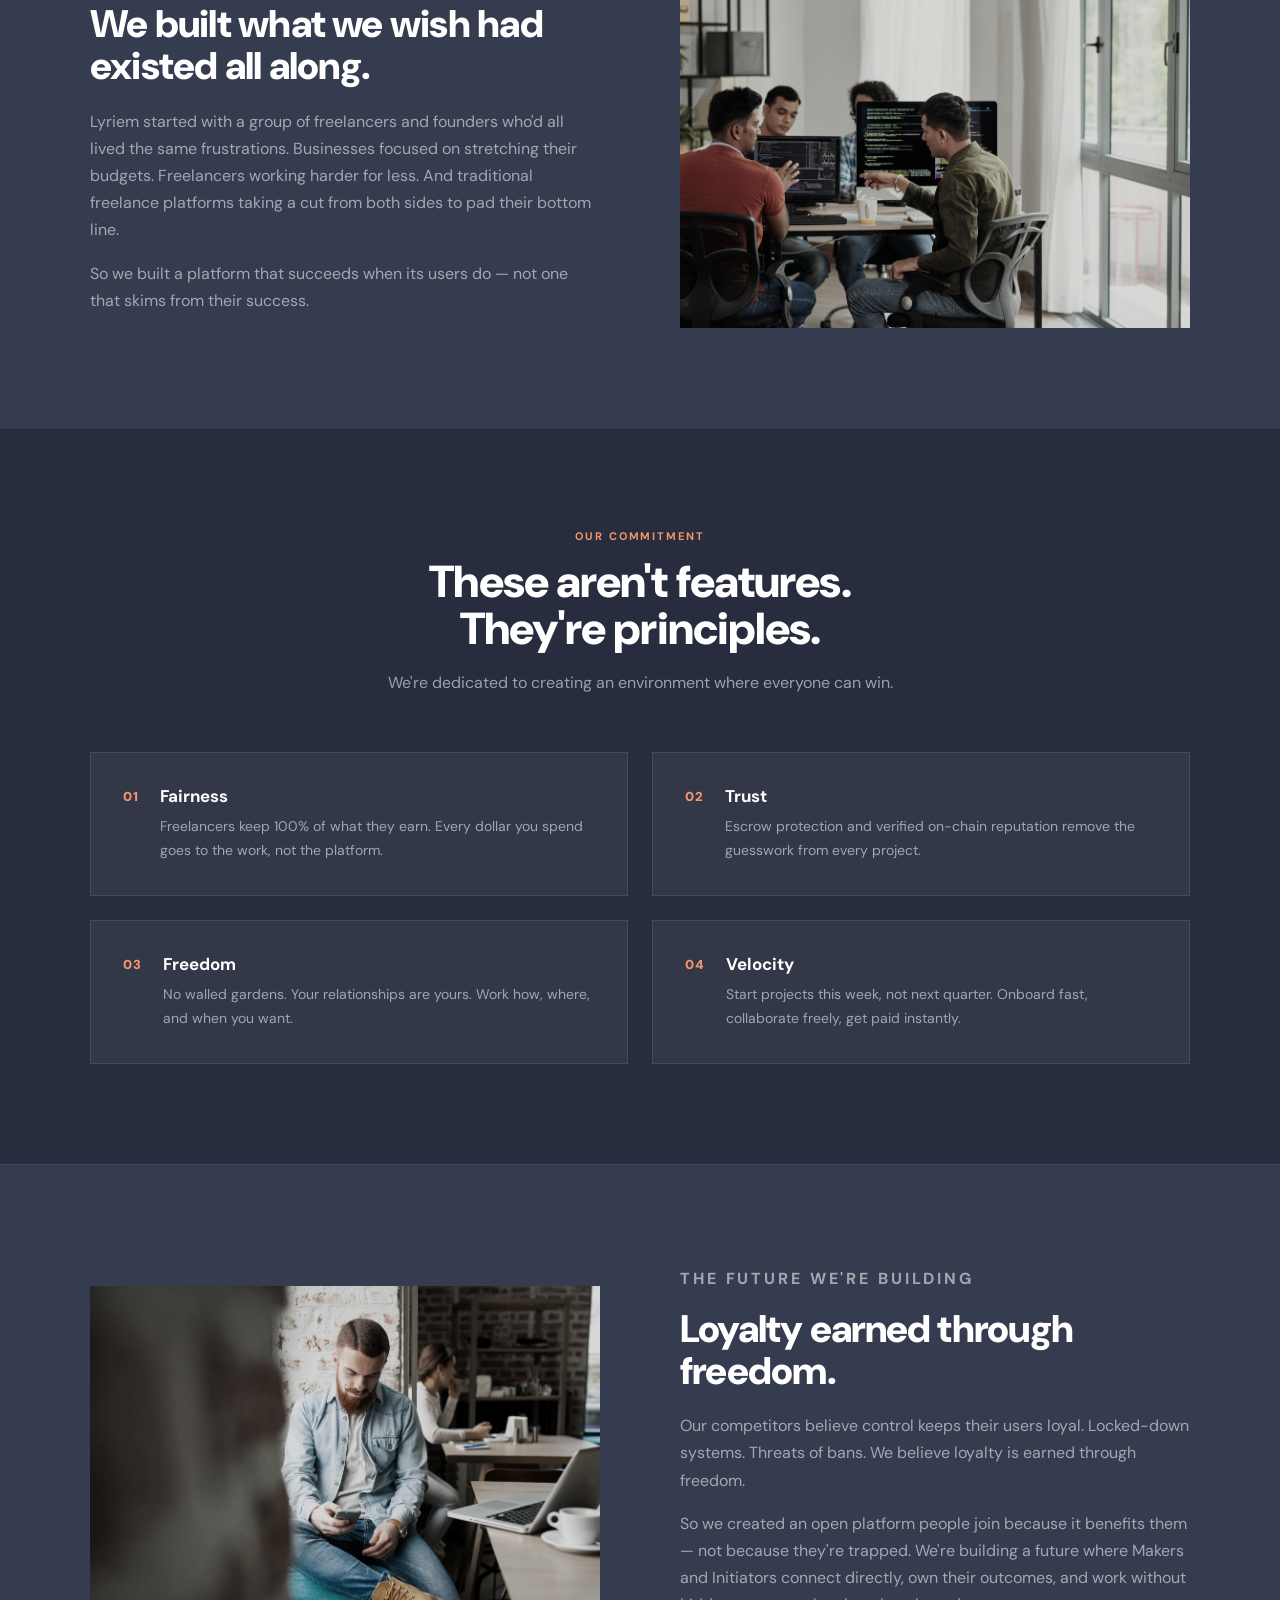
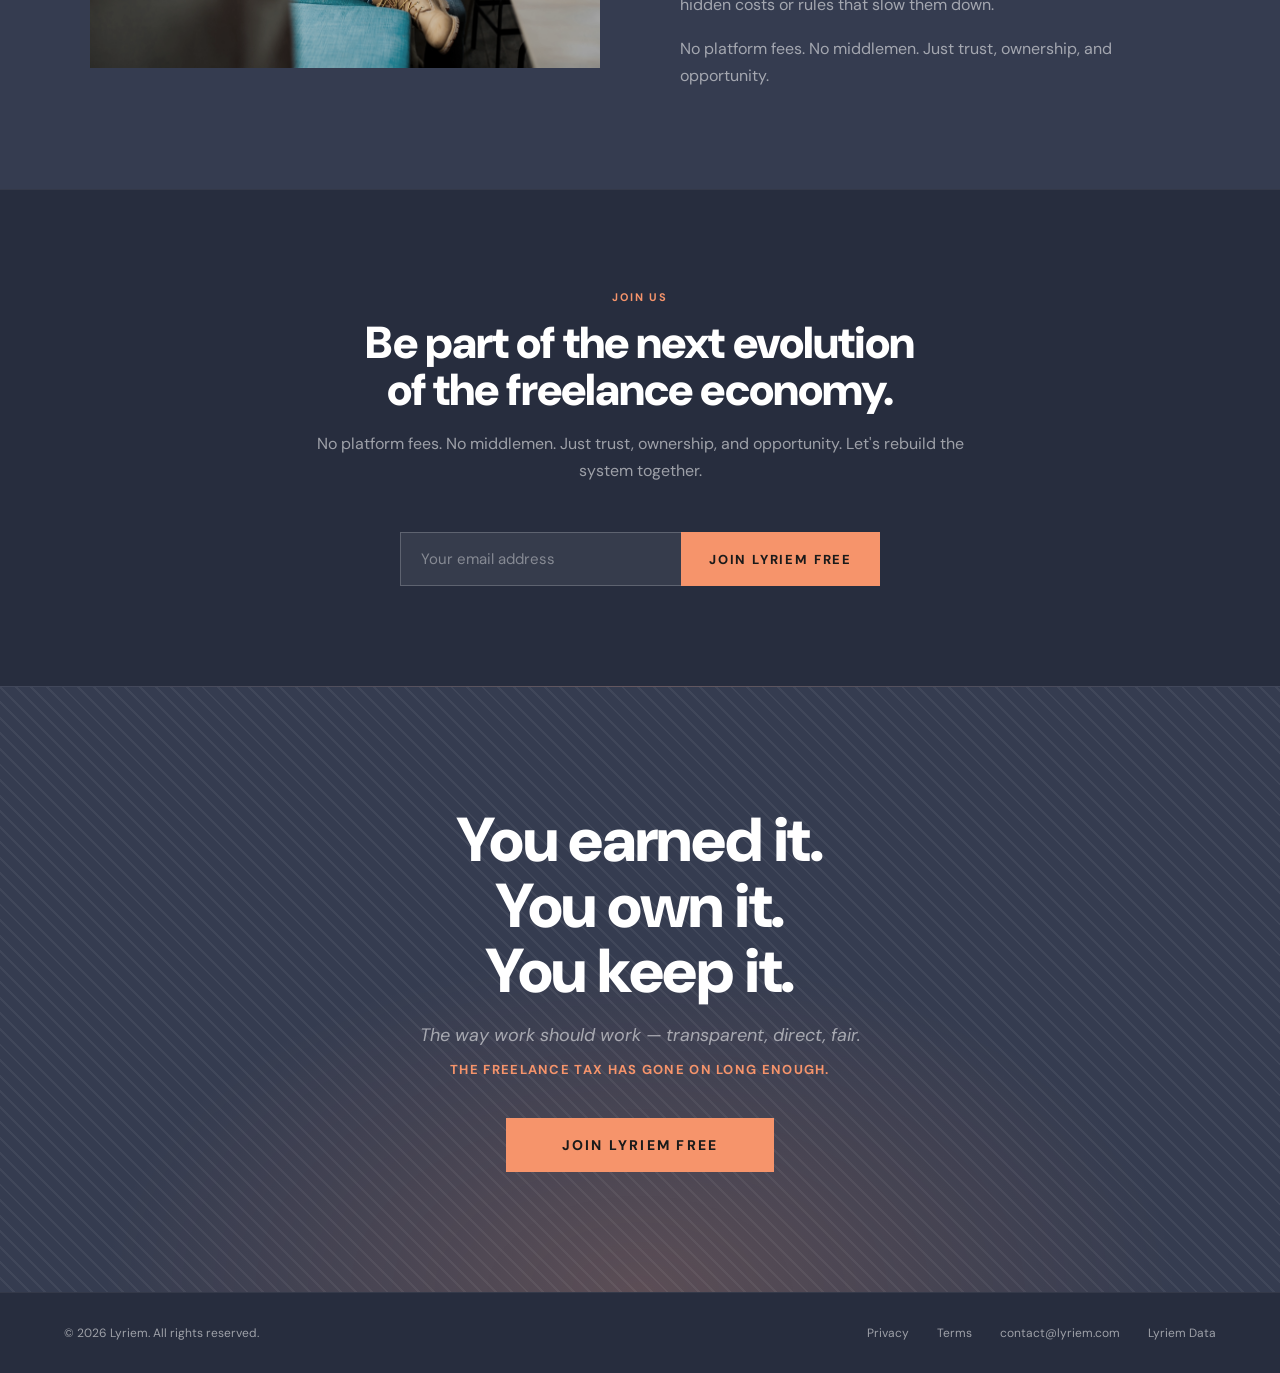
==== commit f6387110: "feat(footer): show contact email with click-to-copy instead of bare mailto The footer 'Contact' link" ====
--- a/about.html
+++ b/about.html
@@ -217,7 +217,7 @@
       <p class="section-eyebrow reveal">Join Us</p>
       <h2 class="section-title reveal" id="join-title">Be part of the next evolution<br>of the freelance economy.</h2>
       <p class="reveal" style="font-size:16px;color:var(--text-muted);line-height:1.7;margin-bottom:48px">No platform fees. No middlemen. Just trust, ownership, and opportunity. Let's rebuild the system together.</p>
-      <form class="email-form reveal" action="mailto:austin.riggs@lyriem.com" method="get" enctype="text/plain" aria-label="Join Lyriem mailing list">
+      <form class="email-form reveal" action="mailto:contact@lyriem.com" method="get" enctype="text/plain" aria-label="Join Lyriem mailing list">
         <input type="email" id="joinEmail" name="email" class="email-input" placeholder="Your email address" required autocomplete="email" aria-label="Email address">
         <button type="submit" class="email-submit">Join Lyriem Free</button>
       </form>
@@ -239,10 +239,10 @@
 <footer class="site-footer">
   <span>© 2026 Lyriem. All rights reserved.</span>
   <nav class="footer-links" aria-label="Footer navigation">
-    <a href="#">Privacy</a>
-    <a href="#">Terms</a>
-    <a href="mailto:austin.riggs@lyriem.com">Contact</a>
-    <a href="#">Lyriem Data</a>
+    <a href="assets/privacy-policy.pdf" target="_blank" rel="noopener noreferrer">Privacy</a>
+    <a href="assets/terms-conditions.pdf" target="_blank" rel="noopener noreferrer">Terms</a>
+    <a href="mailto:contact@lyriem.com" class="js-copy-email" title="Click to copy our email">contact@lyriem.com</a>
+    <a href="assets/data-privacy-policy.pdf" target="_blank" rel="noopener noreferrer">Lyriem Data</a>
   </nav>
 </footer>
 
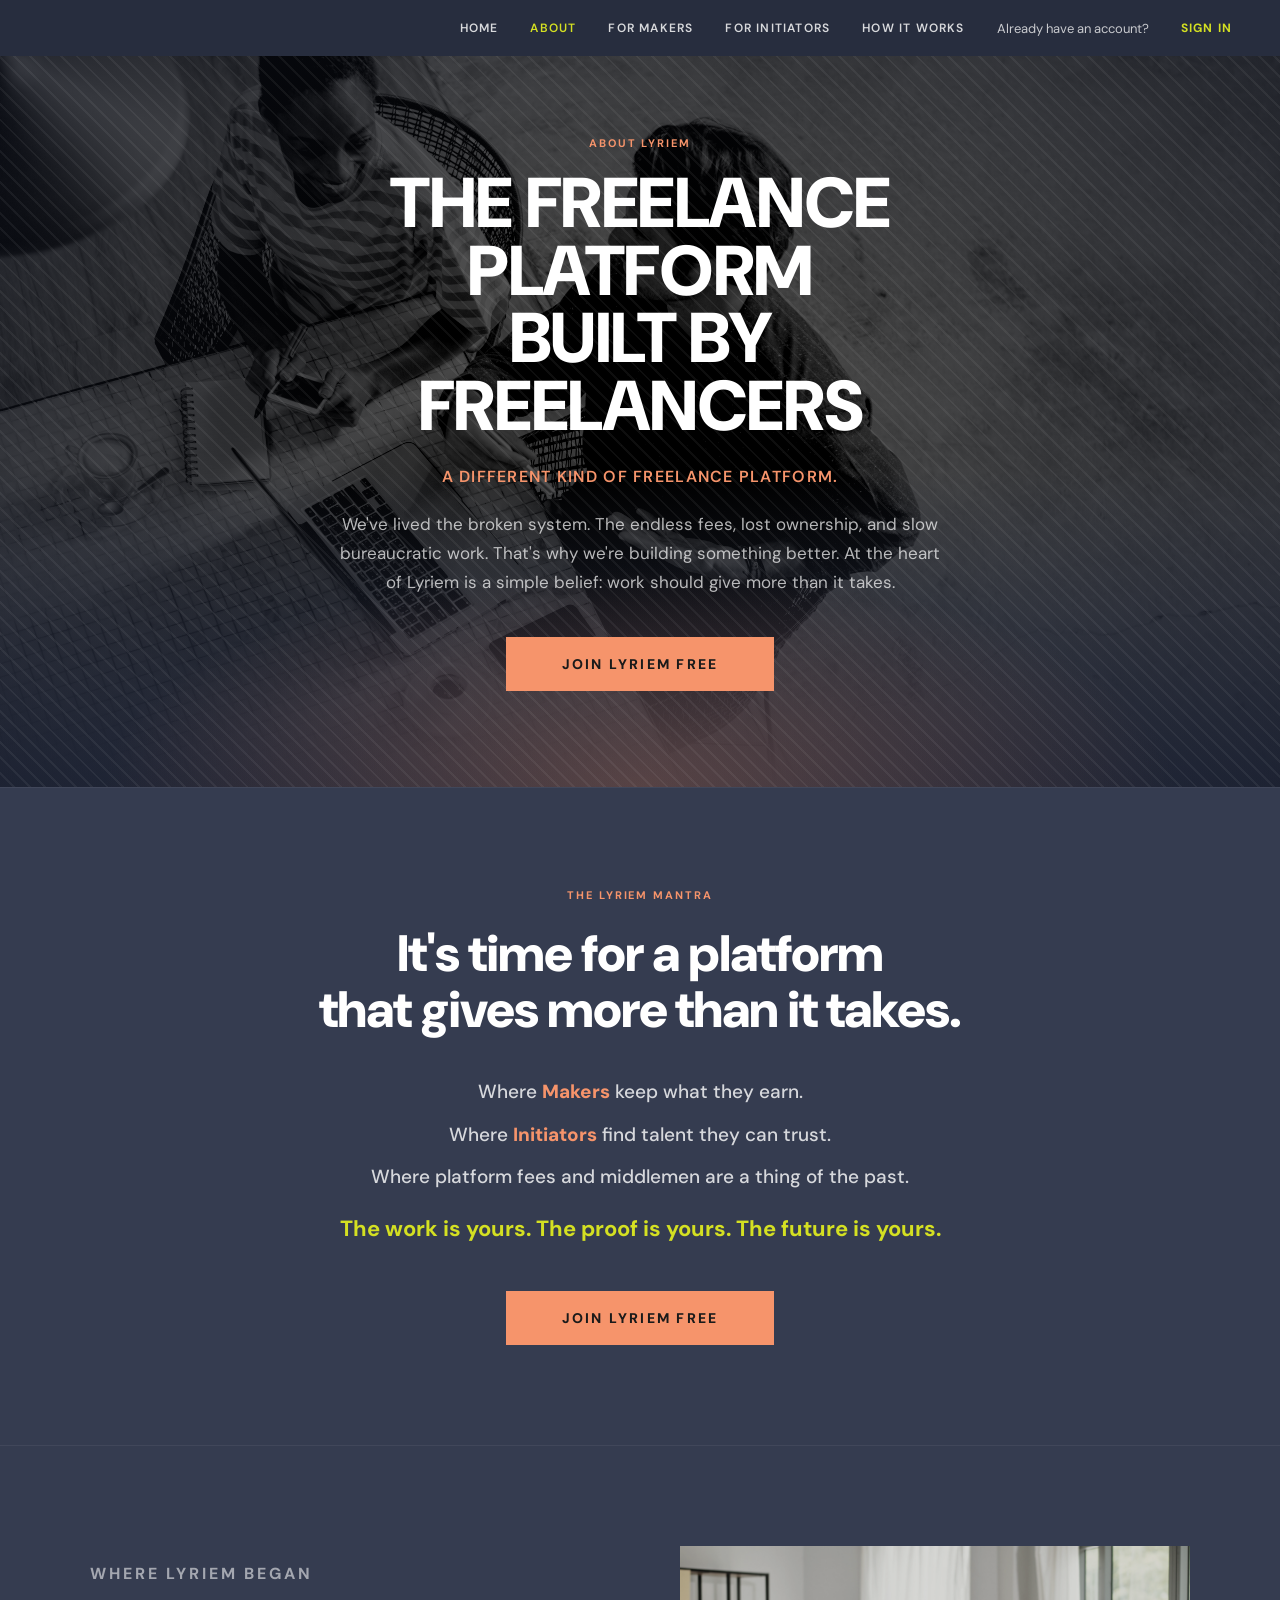
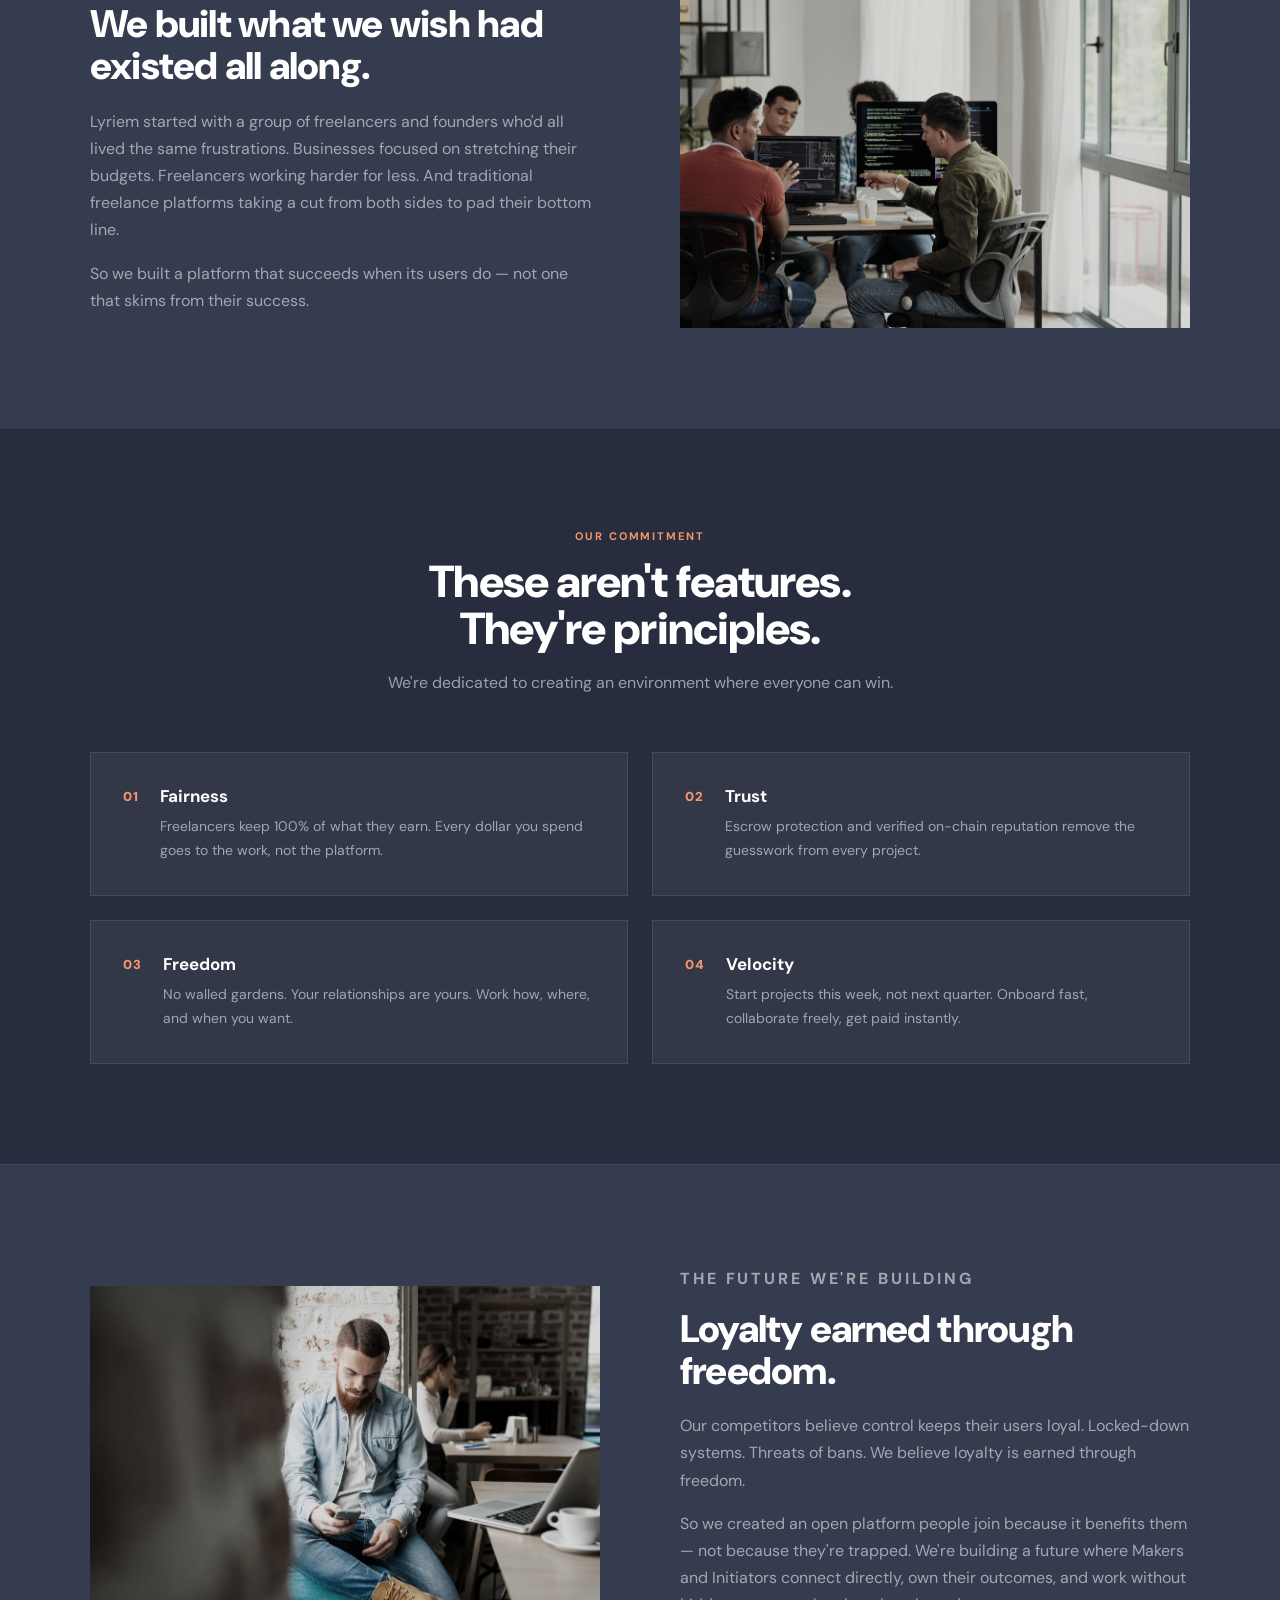
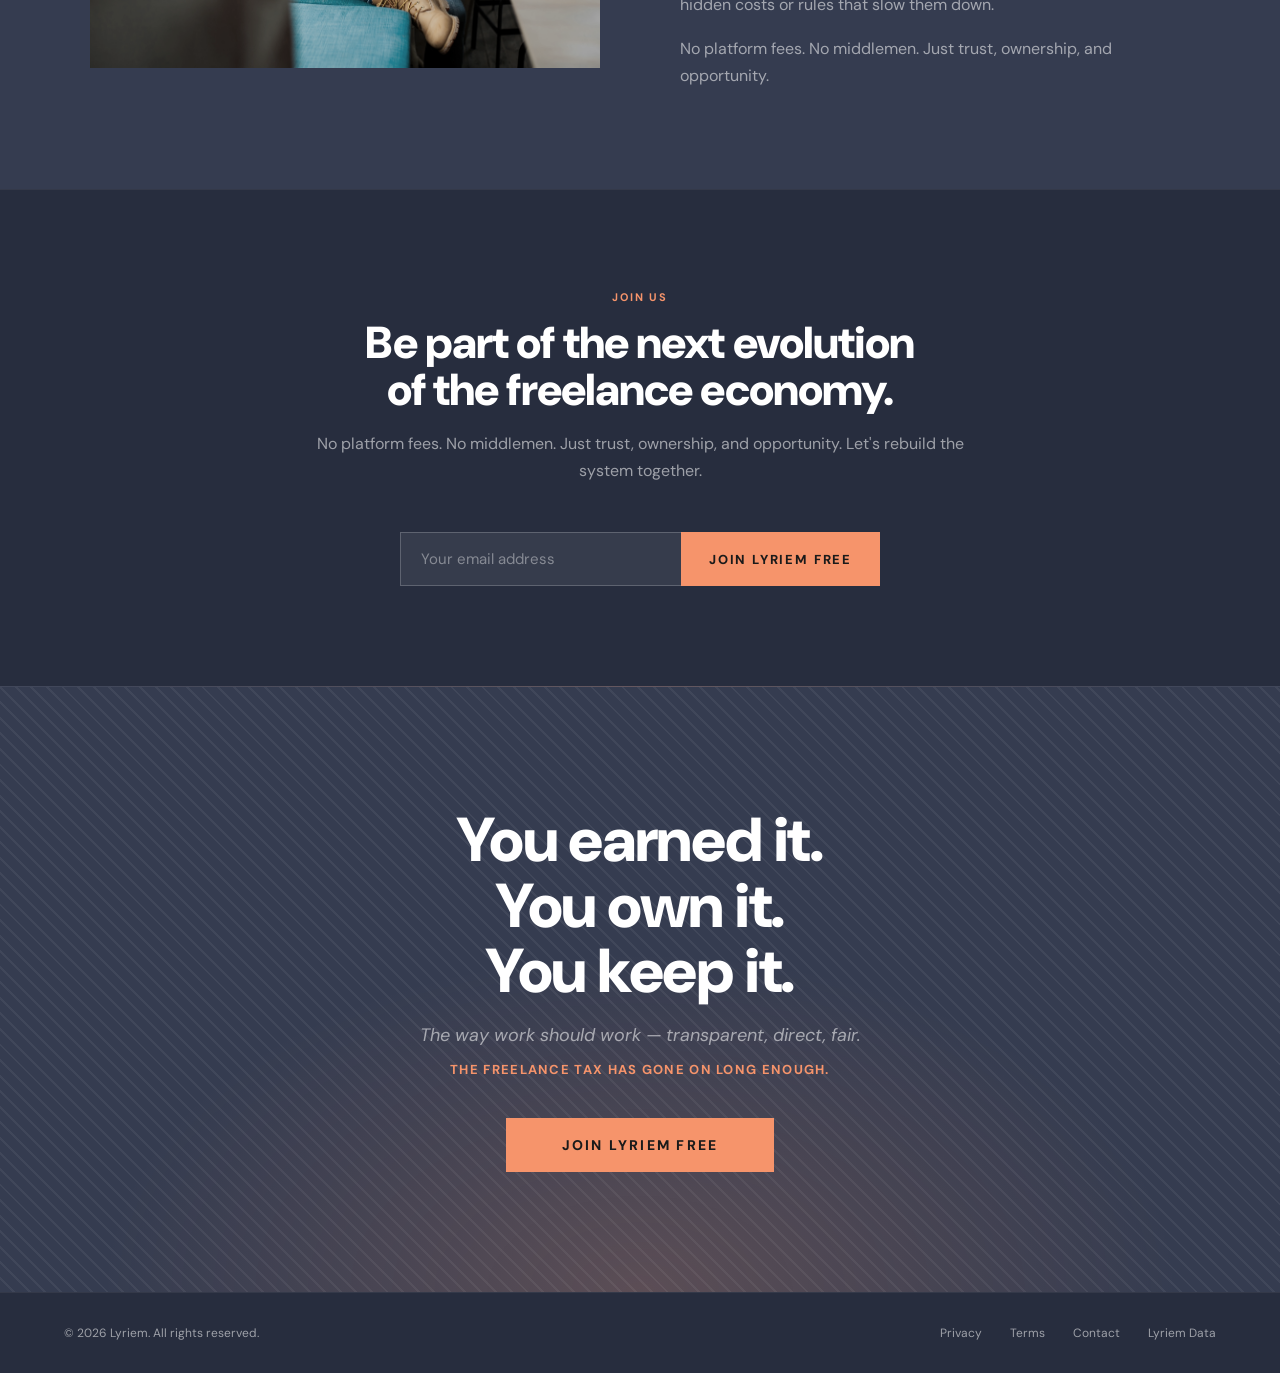
==== commit d2e0839b: "feat(contact): add contact page with form, repoint footer Contact link New contact.html posts name/e" ====
--- a/about.html
+++ b/about.html
@@ -241,7 +241,7 @@
   <nav class="footer-links" aria-label="Footer navigation">
     <a href="assets/privacy-policy.pdf" target="_blank" rel="noopener noreferrer">Privacy</a>
     <a href="assets/terms-conditions.pdf" target="_blank" rel="noopener noreferrer">Terms</a>
-    <a href="mailto:contact@lyriem.com" class="js-copy-email" title="Click to copy our email">contact@lyriem.com</a>
+    <a href="contact.html">Contact</a>
     <a href="assets/data-privacy-policy.pdf" target="_blank" rel="noopener noreferrer">Lyriem Data</a>
   </nav>
 </footer>
